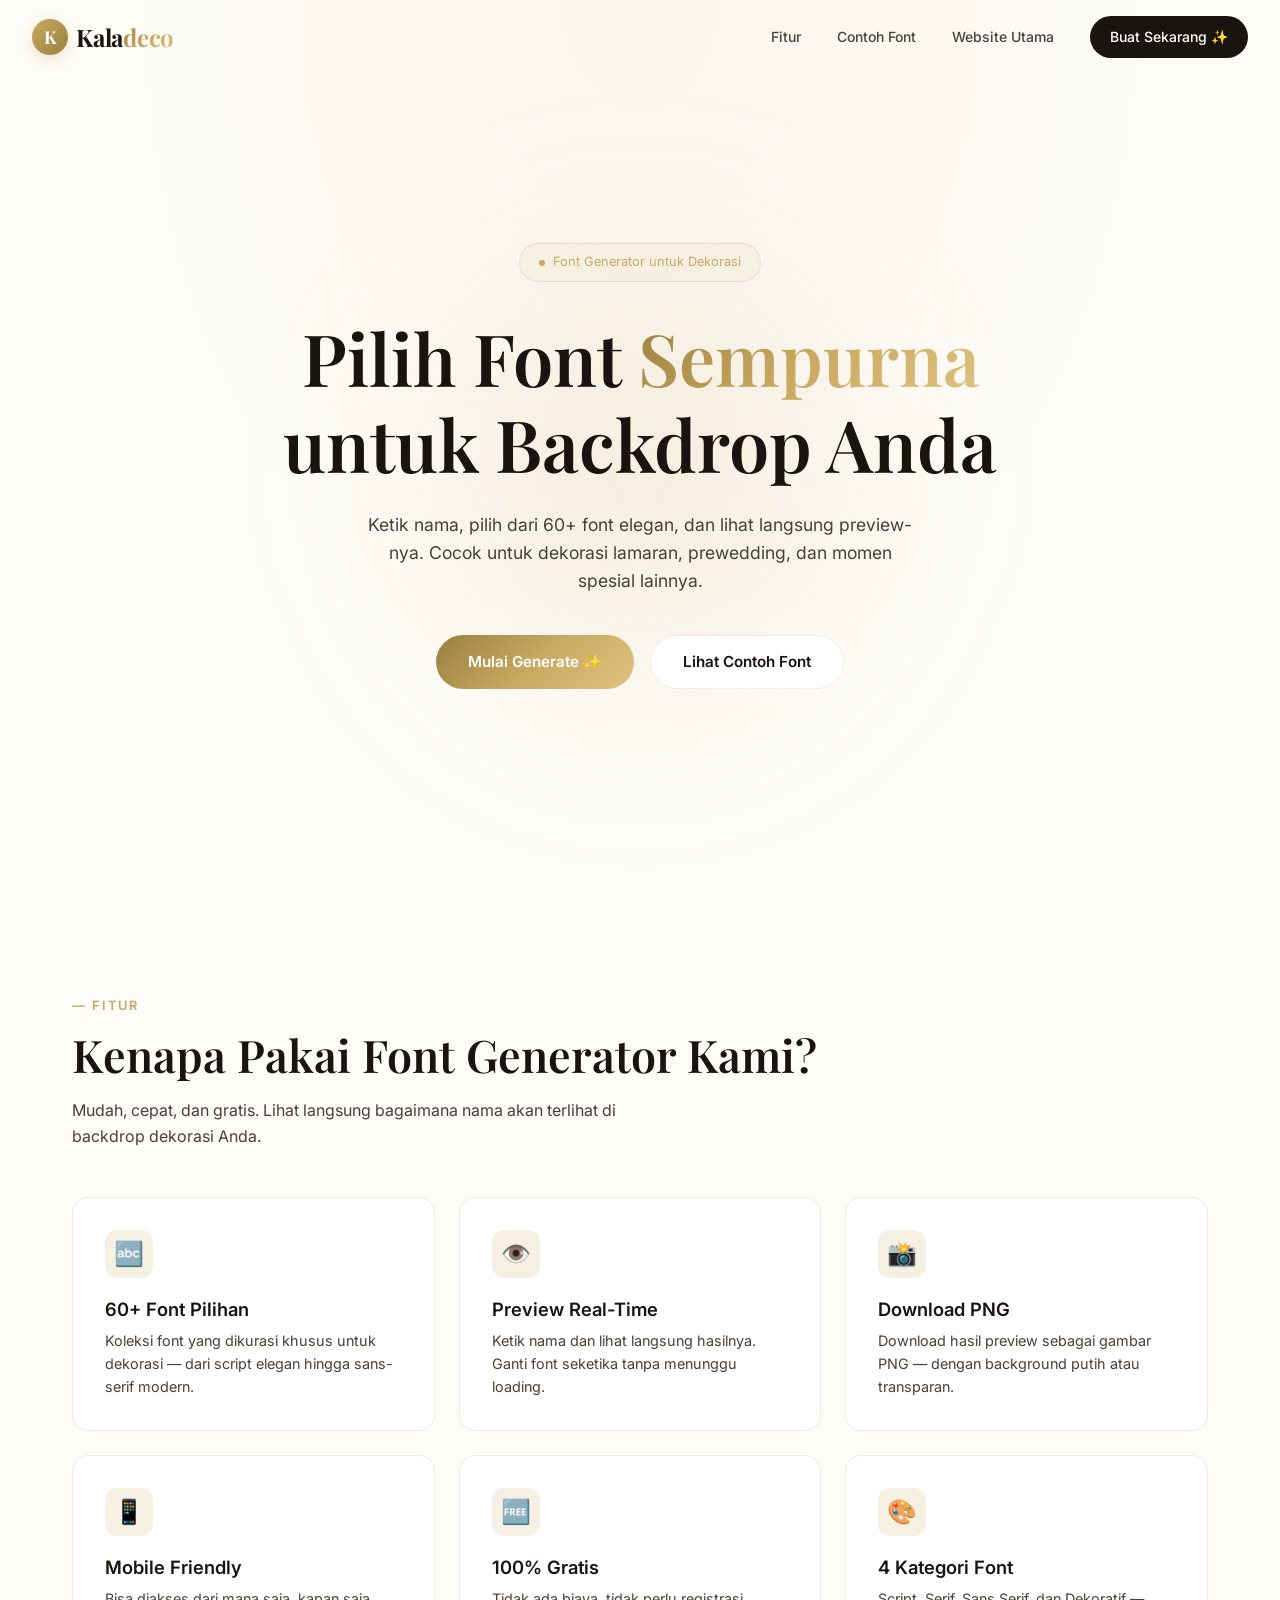
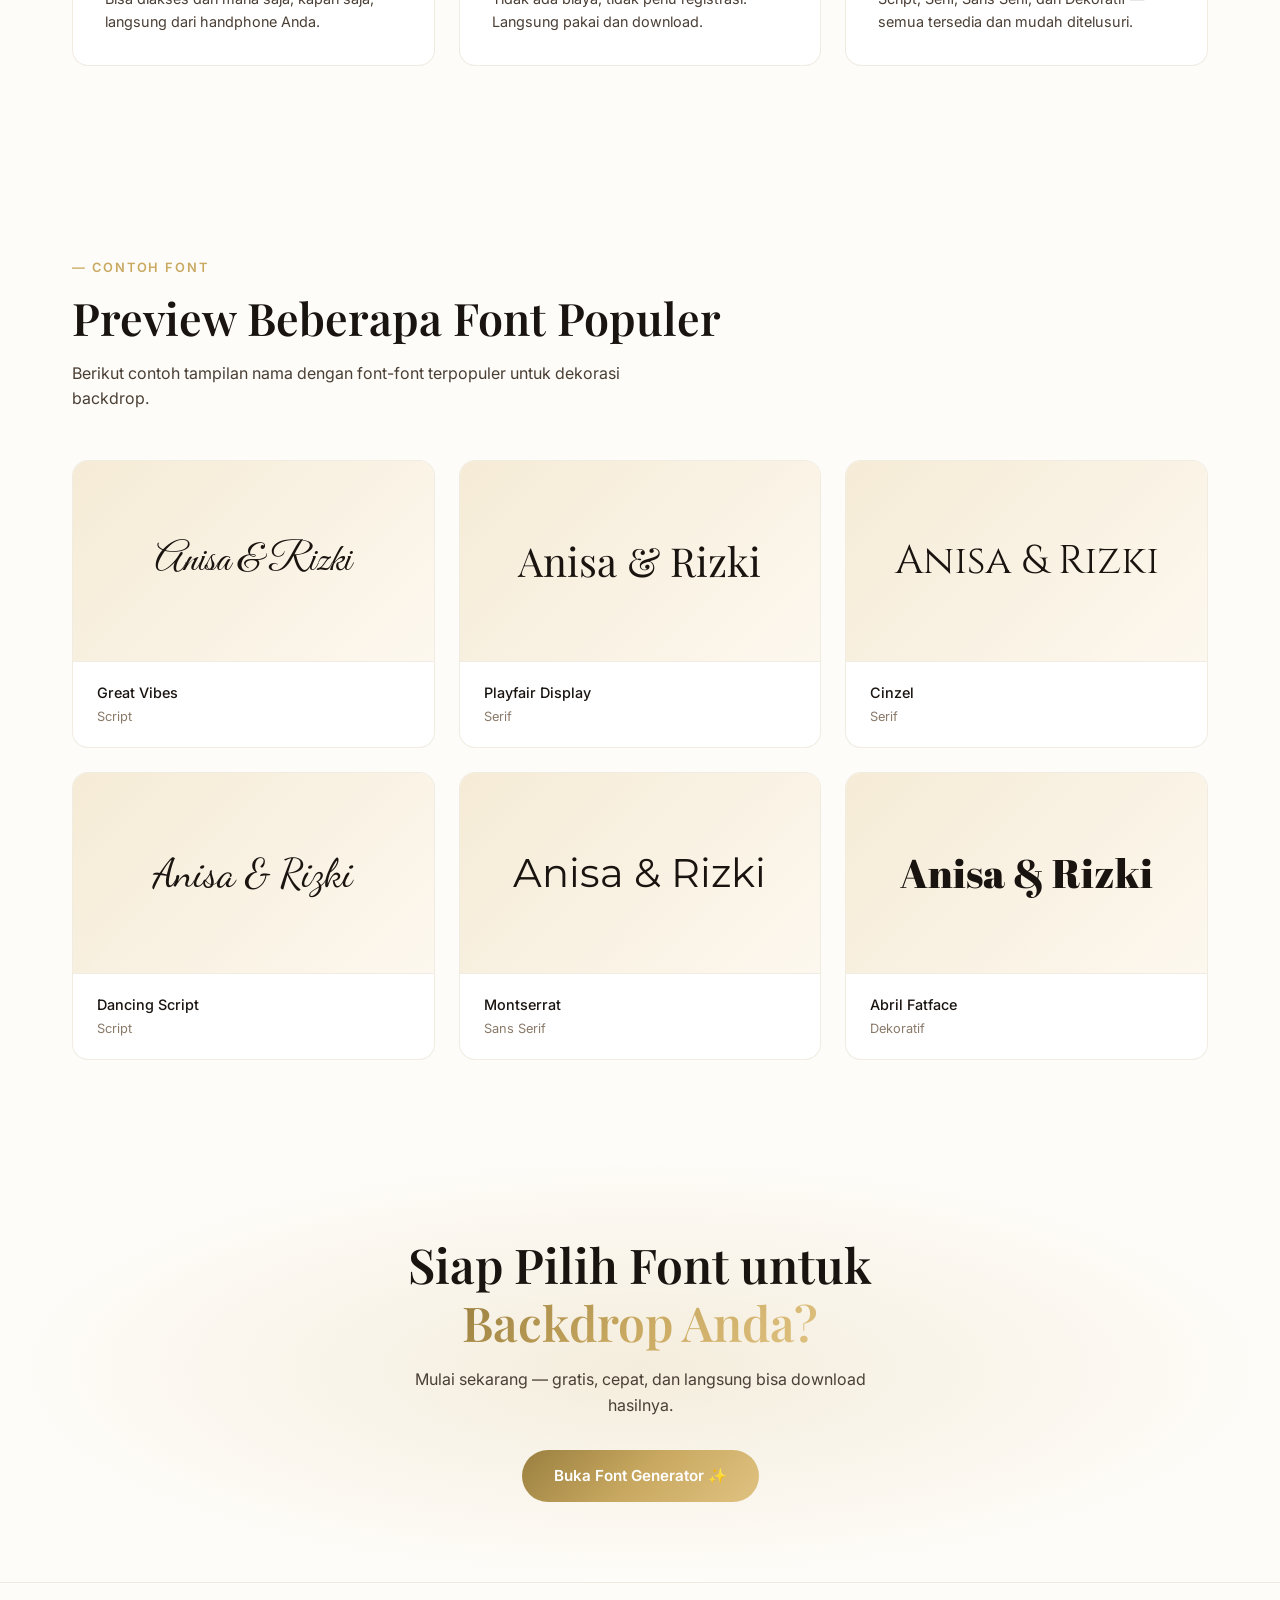
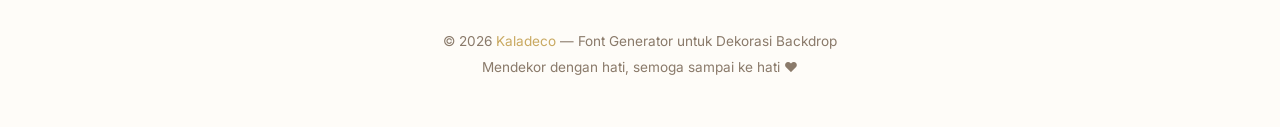
==== index.html @ 747a3c10 "initial: kaladeco font generator" ====
<!DOCTYPE html>
<html lang="id">
<head>
  <meta charset="UTF-8">
  <meta name="viewport" content="width=device-width, initial-scale=1.0">
  <title>Kaladeco Font Generator — Pilih Font untuk Backdrop Dekorasi</title>
  <meta name="description" content="Generator font untuk backdrop dekorasi dari Kaladeco. Pilih font favorit, ketik nama, dan download preview untuk dekorasi lamaran, prewedding, dan acara spesial.">
  <link rel="stylesheet" href="styles/main.css">
  <link rel="icon" href="data:image/svg+xml,<svg xmlns='http://www.w3.org/2000/svg' viewBox='0 0 100 100'><text y='.9em' font-size='90'>✍️</text></svg>">
</head>
<body>

  <!-- Navbar -->
  <nav class="navbar">
    <a href="index.html" class="nav-logo">
      <span class="nav-logo-mark">K</span>
      <span class="nav-logo-text">Kala<span class="accent">deco</span></span>
    </a>
    <div class="nav-links">
      <a href="#fitur">Fitur</a>
      <a href="#contoh">Contoh Font</a>
      <a href="https://kaladeco.vercel.app/" target="_blank" rel="noopener noreferrer">Website Utama</a>
      <a href="generator.html" class="nav-cta">Buat Sekarang ✨</a>
    </div>
    <button class="nav-toggle" aria-label="Menu">
      <span></span><span></span><span></span>
    </button>
  </nav>

  <!-- Hero -->
  <section class="hero" id="beranda">
    <div class="hero-content">
      <div class="hero-badge"><span class="dot"></span> Font Generator untuk Dekorasi</div>
      <h1>Pilih Font <span class="highlight">Sempurna</span> untuk Backdrop Anda</h1>
      <p>Ketik nama, pilih dari 60+ font elegan, dan lihat langsung preview-nya. Cocok untuk dekorasi lamaran, prewedding, dan momen spesial lainnya.</p>
      <div class="hero-buttons">
        <a href="generator.html" class="btn btn-primary">Mulai Generate ✨</a>
        <a href="#contoh" class="btn btn-secondary">Lihat Contoh Font</a>
      </div>
    </div>
  </section>

  <!-- Features -->
  <section class="section" id="fitur">
    <div class="section-label">— Fitur</div>
    <h2 class="section-title">Kenapa Pakai Font Generator Kami?</h2>
    <p class="section-desc">Mudah, cepat, dan gratis. Lihat langsung bagaimana nama akan terlihat di backdrop dekorasi Anda.</p>
    <div class="features-grid">
      <div class="feature-card">
        <div class="feature-icon">🔤</div>
        <h3>60+ Font Pilihan</h3>
        <p>Koleksi font yang dikurasi khusus untuk dekorasi — dari script elegan hingga sans-serif modern.</p>
      </div>
      <div class="feature-card">
        <div class="feature-icon">👁️</div>
        <h3>Preview Real-Time</h3>
        <p>Ketik nama dan lihat langsung hasilnya. Ganti font seketika tanpa menunggu loading.</p>
      </div>
      <div class="feature-card">
        <div class="feature-icon">📸</div>
        <h3>Download PNG</h3>
        <p>Download hasil preview sebagai gambar PNG — dengan background putih atau transparan.</p>
      </div>
      <div class="feature-card">
        <div class="feature-icon">📱</div>
        <h3>Mobile Friendly</h3>
        <p>Bisa diakses dari mana saja, kapan saja, langsung dari handphone Anda.</p>
      </div>
      <div class="feature-card">
        <div class="feature-icon">🆓</div>
        <h3>100% Gratis</h3>
        <p>Tidak ada biaya, tidak perlu registrasi. Langsung pakai dan download.</p>
      </div>
      <div class="feature-card">
        <div class="feature-icon">🎨</div>
        <h3>4 Kategori Font</h3>
        <p>Script, Serif, Sans Serif, dan Dekoratif — semua tersedia dan mudah ditelusuri.</p>
      </div>
    </div>
  </section>

  <!-- Showcase -->
  <section class="section" id="contoh">
    <div class="section-label">— Contoh Font</div>
    <h2 class="section-title">Preview Beberapa Font Populer</h2>
    <p class="section-desc">Berikut contoh tampilan nama dengan font-font terpopuler untuk dekorasi backdrop.</p>
    <div class="showcase">
      <div class="showcase-grid" id="showcase-grid"></div>
    </div>
  </section>

  <!-- CTA -->
  <section class="cta-section">
    <h2>Siap Pilih Font untuk<br><span style="background:var(--gold-gradient);-webkit-background-clip:text;-webkit-text-fill-color:transparent;background-clip:text;">Backdrop Anda?</span></h2>
    <p>Mulai sekarang — gratis, cepat, dan langsung bisa download hasilnya.</p>
    <a href="generator.html" class="btn btn-primary">Buka Font Generator ✨</a>
  </section>

  <!-- Footer -->
  <footer class="footer">
    <p>&copy; 2026 <a href="https://kaladeco.vercel.app/" target="_blank">Kaladeco</a> — Font Generator untuk Dekorasi Backdrop</p>
    <p style="margin-top:0.3rem;">Mendekor dengan hati, semoga sampai ke hati ♥</p>
  </footer>

  <script src="js/fonts.js"></script>
  <script src="js/app.js"></script>
  <script>
    // Load showcase fonts
    const showcaseFonts = [
      { name: 'Great Vibes', family: 'Great Vibes', cat: 'Script' },
      { name: 'Playfair Display', family: 'Playfair Display', cat: 'Serif' },
      { name: 'Cinzel', family: 'Cinzel', cat: 'Serif' },
      { name: 'Dancing Script', family: 'Dancing Script', cat: 'Script' },
      { name: 'Montserrat', family: 'Montserrat', cat: 'Sans Serif' },
      { name: 'Abril Fatface', family: 'Abril Fatface', cat: 'Dekoratif' },
    ];
    showcaseFonts.forEach(f => loadSingleFont(f.family));

    const grid = document.getElementById('showcase-grid');
    showcaseFonts.forEach(f => {
      const card = document.createElement('div');
      card.className = 'showcase-card';
      card.innerHTML = `
        <div class="showcase-preview" style="font-family:'${f.family}',serif">Anisa & Rizki</div>
        <div class="showcase-info">
          <div class="font-name">${f.name}</div>
          <div class="font-cat">${f.cat}</div>
        </div>
      `;
      card.onclick = () => window.location.href = 'generator.html';
      grid.appendChild(card);
    });
  </script>
</body>
</html>
---- styles/main.css ----
@import url('https://fonts.googleapis.com/css2?family=Playfair+Display:ital,wght@0,400;0,600;0,700;1,400&family=Inter:wght@300;400;500;600&display=swap');

:root {
  /* Selaras dengan kaladeco.vercel.app — cream + gold */
  --bg-primary: #fefcf8;       /* cream background */
  --bg-secondary: #fdf8ef;     /* cream lebih hangat (kartu/input) */
  --bg-card: #ffffff;
  --bg-glass: rgba(201,169,97,0.06);
  --border-glass: rgba(154,127,63,0.15);
  --text-primary: #1a1410;     /* charcoal */
  --text-secondary: #4a3f35;
  --text-muted: #8a7a6a;
  --accent: #c9a961;           /* gold */
  --accent-light: #e0c281;
  --accent-dark: #9a7f3f;
  --accent-soft: #f5ebd6;
  --accent-glow: rgba(201,169,97,0.18);
  --gold-gradient: linear-gradient(135deg, #9a7f3f 0%, #c9a961 50%, #e0c281 100%);
  --radius: 16px;
  --radius-sm: 10px;
  --shadow: 0 8px 32px rgba(154,127,63,0.12);
  --transition: 0.3s cubic-bezier(0.4,0,0.2,1);
}

*, *::before, *::after { box-sizing: border-box; margin: 0; padding: 0; }

html { scroll-behavior: smooth; }

body {
  font-family: 'Inter', sans-serif;
  background: var(--bg-primary);
  color: var(--text-primary);
  line-height: 1.6;
  overflow-x: hidden;
  -webkit-font-smoothing: antialiased;
}

h1,h2,h3,h4 { font-family: 'Playfair Display', serif; font-weight: 600; line-height: 1.2; }

a { text-decoration: none; color: inherit; transition: var(--transition); }

img { max-width: 100%; display: block; }

/* ===== NAVBAR (selaras dengan kaladeco.vercel.app) ===== */
.navbar {
  position: fixed; top: 0; left: 0; right: 0; z-index: 100;
  padding: 1rem 2rem;
  background: transparent;
  display: flex; align-items: center; justify-content: space-between;
  transition: all 0.5s cubic-bezier(0.4,0,0.2,1);
}
.navbar.scrolled {
  padding: 0.5rem 2rem;
  background: rgba(255,255,255,0.8);
  backdrop-filter: blur(20px);
  border-bottom: 1px solid rgba(201,169,97,0.1);
}

/* Logo: lingkaran gold + teks Kaladeco dengan suffix gradient */
.nav-logo {
  display: inline-flex; align-items: center; gap: 0.5rem;
  font-family: 'Playfair Display', serif;
  font-size: 1.5rem; font-weight: 700;
  color: var(--text-primary);
  letter-spacing: -0.01em;
  background: none; -webkit-text-fill-color: var(--text-primary);
}
.nav-logo-mark {
  width: 36px; height: 36px; border-radius: 50%;
  background: linear-gradient(135deg, var(--accent) 0%, var(--accent-dark) 100%);
  display: inline-flex; align-items: center; justify-content: center;
  color: #fff; font-size: 1.1rem; font-weight: 700;
  box-shadow: 0 4px 14px rgba(201,169,97,0.3);
  transition: transform 0.3s ease;
  -webkit-text-fill-color: #fff;
}
.nav-logo:hover .nav-logo-mark { transform: scale(1.1); }
.nav-logo-text { line-height: 1; }
.nav-logo-text .accent {
  background: var(--gold-gradient);
  -webkit-background-clip: text; -webkit-text-fill-color: transparent;
  background-clip: text;
}

.nav-links { display: flex; gap: 0.25rem; align-items: center; }
.nav-links a {
  position: relative;
  padding: 0.5rem 1rem;
  font-size: 0.875rem; font-weight: 500;
  color: rgba(26,20,16,0.8);
  transition: color 0.3s ease;
}
.nav-links a:hover { color: var(--accent); }
.nav-links a:not(.nav-cta)::after {
  content: ''; position: absolute;
  bottom: 0.25rem; left: 1rem; right: 1rem;
  height: 1.5px; background: var(--accent);
  transform: scaleX(0); transform-origin: left;
  transition: transform 0.3s ease;
}
.nav-links a:not(.nav-cta):hover::after { transform: scaleX(1); }

.nav-cta {
  margin-left: 1rem;
  padding: 0.625rem 1.25rem !important;
  background: var(--text-primary) !important;
  color: #ffffff !important;
  -webkit-text-fill-color: #ffffff !important;
  border-radius: 50px; font-weight: 500 !important; font-size: 0.875rem !important;
  transition: background-color 0.3s ease !important;
}
.nav-cta::after { display: none !important; }
.nav-cta:hover { background: var(--accent) !important; color: #ffffff !important; }

.nav-toggle { display: none; flex-direction: column; gap: 5px; cursor: pointer; background: none; border: none; padding: 4px; }
.nav-toggle span { width: 24px; height: 2px; background: var(--text-primary); border-radius: 2px; transition: var(--transition); }

/* ===== HERO ===== */
.hero {
  min-height: 100vh; display: flex; align-items: center; justify-content: center;
  position: relative; padding: 6rem 2rem 4rem;
  background: radial-gradient(ellipse at 50% 0%, rgba(201,169,110,0.08) 0%, transparent 60%);
}
.hero::before {
  content: ''; position: absolute; top: 20%; left: 50%; transform: translateX(-50%);
  width: 600px; height: 600px; border-radius: 50%;
  background: radial-gradient(circle, var(--accent-glow) 0%, transparent 70%);
  filter: blur(80px); pointer-events: none;
}
.hero-content { text-align: center; max-width: 800px; position: relative; z-index: 1; }
.hero-badge {
  display: inline-flex; align-items: center; gap: 0.5rem;
  padding: 0.5rem 1.2rem; border-radius: 50px;
  background: var(--bg-glass); border: 1px solid var(--border-glass);
  font-size: 0.8rem; color: var(--accent); margin-bottom: 2rem;
  animation: fadeInUp 0.8s ease;
}
.hero-badge .dot { width: 6px; height: 6px; border-radius: 50%; background: var(--accent); animation: pulse 2s infinite; }
.hero h1 { font-size: clamp(2.5rem, 6vw, 4.5rem); margin-bottom: 1.5rem; animation: fadeInUp 0.8s ease 0.1s both; }
.hero h1 .highlight {
  background: var(--gold-gradient); -webkit-background-clip: text; -webkit-text-fill-color: transparent; background-clip: text;
}
.hero p { font-size: 1.1rem; color: var(--text-secondary); max-width: 560px; margin: 0 auto 2.5rem; animation: fadeInUp 0.8s ease 0.2s both; }
.hero-buttons { display: flex; gap: 1rem; justify-content: center; flex-wrap: wrap; animation: fadeInUp 0.8s ease 0.3s both; }

/* ===== BUTTONS ===== */
.btn {
  display: inline-flex; align-items: center; gap: 0.5rem;
  padding: 0.85rem 2rem; border-radius: 50px; font-weight: 600;
  font-size: 0.95rem; cursor: pointer; border: none;
  transition: var(--transition); font-family: 'Inter', sans-serif;
}
.btn-primary {
  background: var(--gold-gradient); color: #ffffff;
}
.btn-primary:hover { transform: translateY(-2px); box-shadow: 0 8px 30px var(--accent-glow); }
.btn-secondary {
  background: var(--bg-card); color: var(--text-primary);
  border: 1px solid var(--border-glass);
}
.btn-secondary:hover { background: var(--accent-soft); border-color: var(--accent); }

/* ===== SECTIONS ===== */
.section { padding: 6rem 2rem; max-width: 1200px; margin: 0 auto; }
.section-label {
  font-size: 0.8rem; color: var(--accent); text-transform: uppercase;
  letter-spacing: 0.15em; font-weight: 600; margin-bottom: 0.75rem;
}
.section-title { font-size: clamp(1.8rem, 4vw, 2.8rem); margin-bottom: 1rem; }
.section-desc { color: var(--text-secondary); max-width: 560px; font-size: 1rem; }

/* ===== FEATURES ===== */
.features-grid { display: grid; grid-template-columns: repeat(auto-fit, minmax(280px, 1fr)); gap: 1.5rem; margin-top: 3rem; }
.feature-card {
  padding: 2rem; border-radius: var(--radius);
  background: var(--bg-card); border: 1px solid var(--border-glass);
  transition: var(--transition); position: relative; overflow: hidden;
}
.feature-card:hover { border-color: rgba(201,169,110,0.3); transform: translateY(-4px); box-shadow: var(--shadow); }
.feature-icon {
  width: 48px; height: 48px; border-radius: 12px;
  background: var(--accent-glow); display: flex; align-items: center; justify-content: center;
  font-size: 1.5rem; margin-bottom: 1.2rem;
}
.feature-card h3 { font-size: 1.15rem; margin-bottom: 0.6rem; font-family: 'Inter', sans-serif; font-weight: 600; }
.feature-card p { color: var(--text-secondary); font-size: 0.9rem; line-height: 1.6; }

/* ===== PREVIEW SHOWCASE ===== */
.showcase { margin-top: 3rem; }
.showcase-grid { display: grid; grid-template-columns: repeat(auto-fit, minmax(300px, 1fr)); gap: 1.5rem; }
.showcase-card {
  border-radius: var(--radius); overflow: hidden;
  background: var(--bg-card); border: 1px solid var(--border-glass);
  transition: var(--transition); cursor: pointer;
}
.showcase-card:hover { border-color: rgba(201,169,110,0.3); transform: translateY(-3px); }
.showcase-preview {
  height: 200px; display: flex; align-items: center; justify-content: center;
  background: linear-gradient(135deg, var(--accent-soft) 0%, var(--bg-secondary) 100%);
  padding: 2rem; text-align: center; font-size: 2.5rem; color: var(--text-primary);
}
.showcase-info { padding: 1.2rem 1.5rem; border-top: 1px solid var(--border-glass); }
.showcase-info .font-name { font-size: 0.9rem; font-weight: 500; }
.showcase-info .font-cat { font-size: 0.8rem; color: var(--text-muted); margin-top: 0.2rem; }

/* ===== CTA ===== */
.cta-section {
  text-align: center; padding: 5rem 2rem;
  background: radial-gradient(ellipse at center, var(--accent-glow) 0%, transparent 70%);
  position: relative;
}
.cta-section h2 { font-size: clamp(2rem, 4vw, 3rem); margin-bottom: 1rem; }
.cta-section p { color: var(--text-secondary); max-width: 480px; margin: 0 auto 2rem; }

/* ===== FOOTER ===== */
.footer {
  padding: 3rem 2rem; text-align: center;
  border-top: 1px solid var(--border-glass);
  color: var(--text-muted); font-size: 0.85rem;
}
.footer a { color: var(--accent); }

/* ===== GENERATOR PAGE ===== */
.gen-page { min-height: 100vh; padding-top: 80px; }
.gen-container { max-width: 1200px; margin: 0 auto; padding: 2rem; }
.gen-header { text-align: center; margin-bottom: 3rem; }
.gen-header h1 { font-size: clamp(1.8rem, 4vw, 2.5rem); margin-bottom: 0.5rem; }
.gen-header p { color: var(--text-secondary); }

.gen-layout { display: grid; grid-template-columns: 340px 1fr; gap: 2rem; align-items: start; }

/* Controls Panel */
.gen-controls {
  background: var(--bg-card); border: 1px solid var(--border-glass);
  border-radius: var(--radius); padding: 1.5rem;
  position: sticky; top: 100px;
}
.control-group { margin-bottom: 1.5rem; }
.control-group:last-child { margin-bottom: 0; }
.control-label {
  display: block; font-size: 0.8rem; color: var(--text-muted);
  text-transform: uppercase; letter-spacing: 0.1em; font-weight: 600; margin-bottom: 0.6rem;
}

.name-input {
  width: 100%; padding: 0.85rem 1rem; border-radius: var(--radius-sm);
  background: var(--bg-secondary); border: 1px solid var(--border-glass);
  color: var(--text-primary); font-size: 1rem; font-family: 'Inter', sans-serif;
  transition: var(--transition); outline: none;
}
.name-input:focus { border-color: var(--accent); box-shadow: 0 0 0 3px var(--accent-glow); }
.name-input::placeholder { color: var(--text-muted); }

/* Category Tabs */
.cat-tabs { display: flex; flex-wrap: wrap; gap: 0.4rem; }
.cat-tab {
  display: inline-flex; align-items: center; gap: 0.35rem;
  padding: 0.5rem 1rem; border-radius: 50px; font-size: 0.8rem;
  background: var(--bg-secondary); border: 1px solid var(--border-glass);
  color: var(--text-secondary); cursor: pointer; transition: var(--transition);
  font-family: 'Inter', sans-serif; font-weight: 500;
}
.cat-tab:hover { border-color: var(--accent); color: var(--text-primary); }
.cat-tab.active { background: var(--accent); color: #ffffff; border-color: var(--accent); }
.cat-count {
  font-size: 0.65rem; font-weight: 700; padding: 0.1rem 0.4rem;
  border-radius: 50px; background: rgba(255,255,255,0.15);
  min-width: 18px; text-align: center; line-height: 1.3;
}
.cat-tab.active .cat-count { background: rgba(0,0,0,0.2); }

/* Font List */
.font-list {
  max-height: 420px; overflow-y: auto; display: flex; flex-direction: column; gap: 0.4rem;
  padding-right: 0.5rem; position: relative;
}
.font-list::-webkit-scrollbar { width: 4px; }
.font-list::-webkit-scrollbar-track { background: transparent; }
.font-list::-webkit-scrollbar-thumb { background: var(--border-glass); border-radius: 4px; }
.font-list::-webkit-scrollbar-thumb:hover { background: var(--accent); }

/* Scroll fade indicator */
.font-list.has-scroll::after {
  content: '↓ scroll untuk lihat lebih banyak';
  position: sticky; bottom: 0; left: 0; right: 0;
  display: block; text-align: center;
  padding: 0.6rem 0; margin-top: 0.3rem;
  font-size: 0.75rem; color: var(--accent);
  background: linear-gradient(to top, var(--bg-card) 60%, transparent);
  pointer-events: none; animation: pulse 2s infinite;
}

/* Font count info */
.font-list-count {
  font-size: 0.75rem; color: var(--text-muted); padding: 0.3rem 0.5rem;
  margin-bottom: 0.2rem;
}

.font-item {
  padding: 0.75rem 1rem; border-radius: var(--radius-sm);
  background: transparent; border: 1px solid transparent;
  cursor: pointer; transition: var(--transition);
}
.font-item:hover { background: var(--bg-glass); border-color: var(--border-glass); }
.font-item.active { background: var(--accent-glow); border-color: rgba(201,169,110,0.3); }
.font-item .fi-header { display: flex; align-items: center; justify-content: space-between; margin-bottom: 0.2rem; }
.font-item .fi-name { font-size: 0.85rem; font-weight: 500; }
.font-item .fi-cat {
  font-size: 0.65rem; color: var(--text-muted); padding: 0.15rem 0.5rem;
  border-radius: 50px; background: var(--bg-secondary); border: 1px solid var(--border-glass);
}
.font-item .fi-preview { font-size: 1.1rem; color: var(--text-secondary); white-space: nowrap; overflow: hidden; text-overflow: ellipsis; }

/* Search */
.font-search {
  width: 100%; padding: 0.65rem 1rem 0.65rem 2.2rem;
  border-radius: var(--radius-sm); background: var(--bg-secondary);
  border: 1px solid var(--border-glass); color: var(--text-primary);
  font-size: 0.85rem; font-family: 'Inter', sans-serif;
  outline: none; transition: var(--transition); margin-bottom: 0.75rem;
}
.font-search:focus { border-color: var(--accent); }
.search-wrap { position: relative; }
.search-wrap::before {
  content: '🔍'; position: absolute; left: 0.7rem; top: 50%; transform: translateY(-50%);
  font-size: 0.8rem; pointer-events: none;
}

/* Preview Panel */
.gen-preview {
  background: var(--bg-card); border: 1px solid var(--border-glass);
  border-radius: var(--radius); overflow: hidden;
}
.preview-toolbar {
  display: flex; align-items: center; justify-content: space-between;
  padding: 1rem 1.5rem; border-bottom: 1px solid var(--border-glass);
}
.preview-toolbar .font-info { font-size: 0.85rem; color: var(--text-secondary); }
.preview-toolbar .font-info strong { color: var(--text-primary); }

.preview-canvas-wrap {
  min-height: 400px; display: flex; align-items: center; justify-content: center;
  padding: 3rem; position: relative;
  background:
    radial-gradient(circle at 50% 50%, rgba(201,169,97,0.07) 0%, transparent 70%),
    repeating-linear-gradient(0deg, transparent, transparent 39px, rgba(154,127,63,0.05) 39px, rgba(154,127,63,0.05) 40px),
    repeating-linear-gradient(90deg, transparent, transparent 39px, rgba(154,127,63,0.05) 39px, rgba(154,127,63,0.05) 40px);
}

#preview-text {
  font-size: clamp(1.5rem, 5vw, 4.5rem); text-align: center;
  word-break: break-word; word-wrap: break-word;
  transition: font-family 0.3s ease, font-size 0.2s ease;
  color: var(--text-primary); padding: 2rem;
  line-height: 1.3; max-width: 100%;
  overflow-wrap: break-word;
}

.download-bar {
  display: flex; gap: 0.75rem; padding: 1rem 1.5rem;
  border-top: 1px solid var(--border-glass); flex-wrap: wrap;
}
.download-bar .btn { font-size: 0.85rem; padding: 0.7rem 1.5rem; }

/* Size slider */
.size-slider {
  width: 100%; -webkit-appearance: none; appearance: none;
  height: 4px; border-radius: 2px; background: var(--bg-secondary);
  outline: none; transition: var(--transition);
}
.size-slider::-webkit-slider-thumb {
  -webkit-appearance: none; appearance: none;
  width: 18px; height: 18px; border-radius: 50%;
  background: var(--accent); cursor: pointer;
  box-shadow: 0 0 10px var(--accent-glow);
}
.size-val { font-size: 0.85rem; color: var(--text-secondary); text-align: right; margin-top: 0.3rem; }

/* BG Color picker for download */
.bg-options { display: flex; gap: 0.5rem; flex-wrap: wrap; }
.bg-opt {
  width: 32px; height: 32px; border-radius: 8px; cursor: pointer;
  border: 2px solid transparent; transition: var(--transition);
}
.bg-opt:hover, .bg-opt.active { border-color: var(--accent); transform: scale(1.1); }

/* ===== ANIMATIONS ===== */
@keyframes fadeInUp {
  from { opacity: 0; transform: translateY(20px); }
  to { opacity: 1; transform: translateY(0); }
}
@keyframes pulse {
  0%, 100% { opacity: 1; }
  50% { opacity: 0.4; }
}

/* ===== RESPONSIVE ===== */
@media (max-width: 768px) {
  .nav-links {
    display: none; position: fixed; top: 0; left: 0; right: 0; bottom: 0;
    background: rgba(255,255,255,0.98); backdrop-filter: blur(20px);
    flex-direction: column;
    align-items: center; justify-content: center; gap: 2rem;
  }
  .nav-links.open { display: flex; }
  .nav-toggle { display: flex; }
  .gen-layout { grid-template-columns: 1fr; }
  .gen-controls { position: static; }
  .preview-canvas-wrap { min-height: 280px; padding: 2rem 1rem; }
  .hero { padding: 5rem 1.5rem 3rem; }
  .section { padding: 4rem 1.5rem; }
}
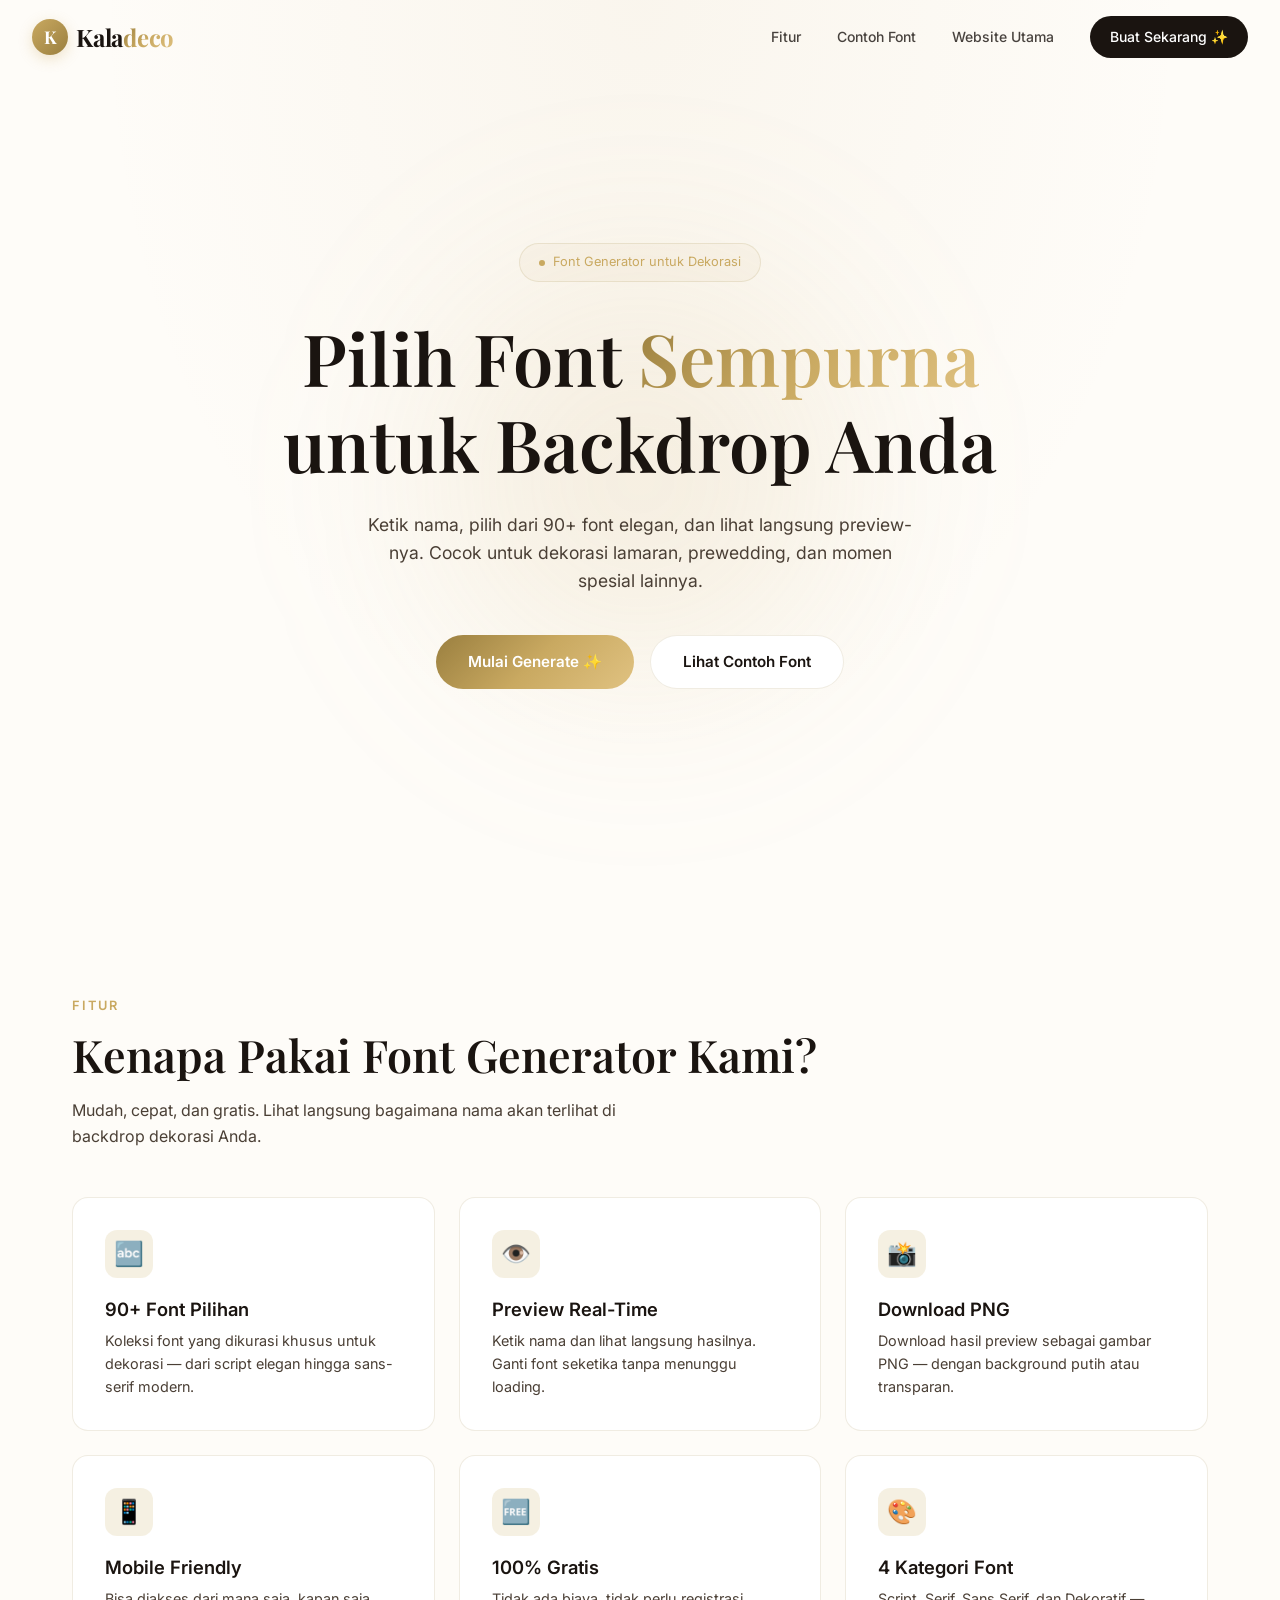
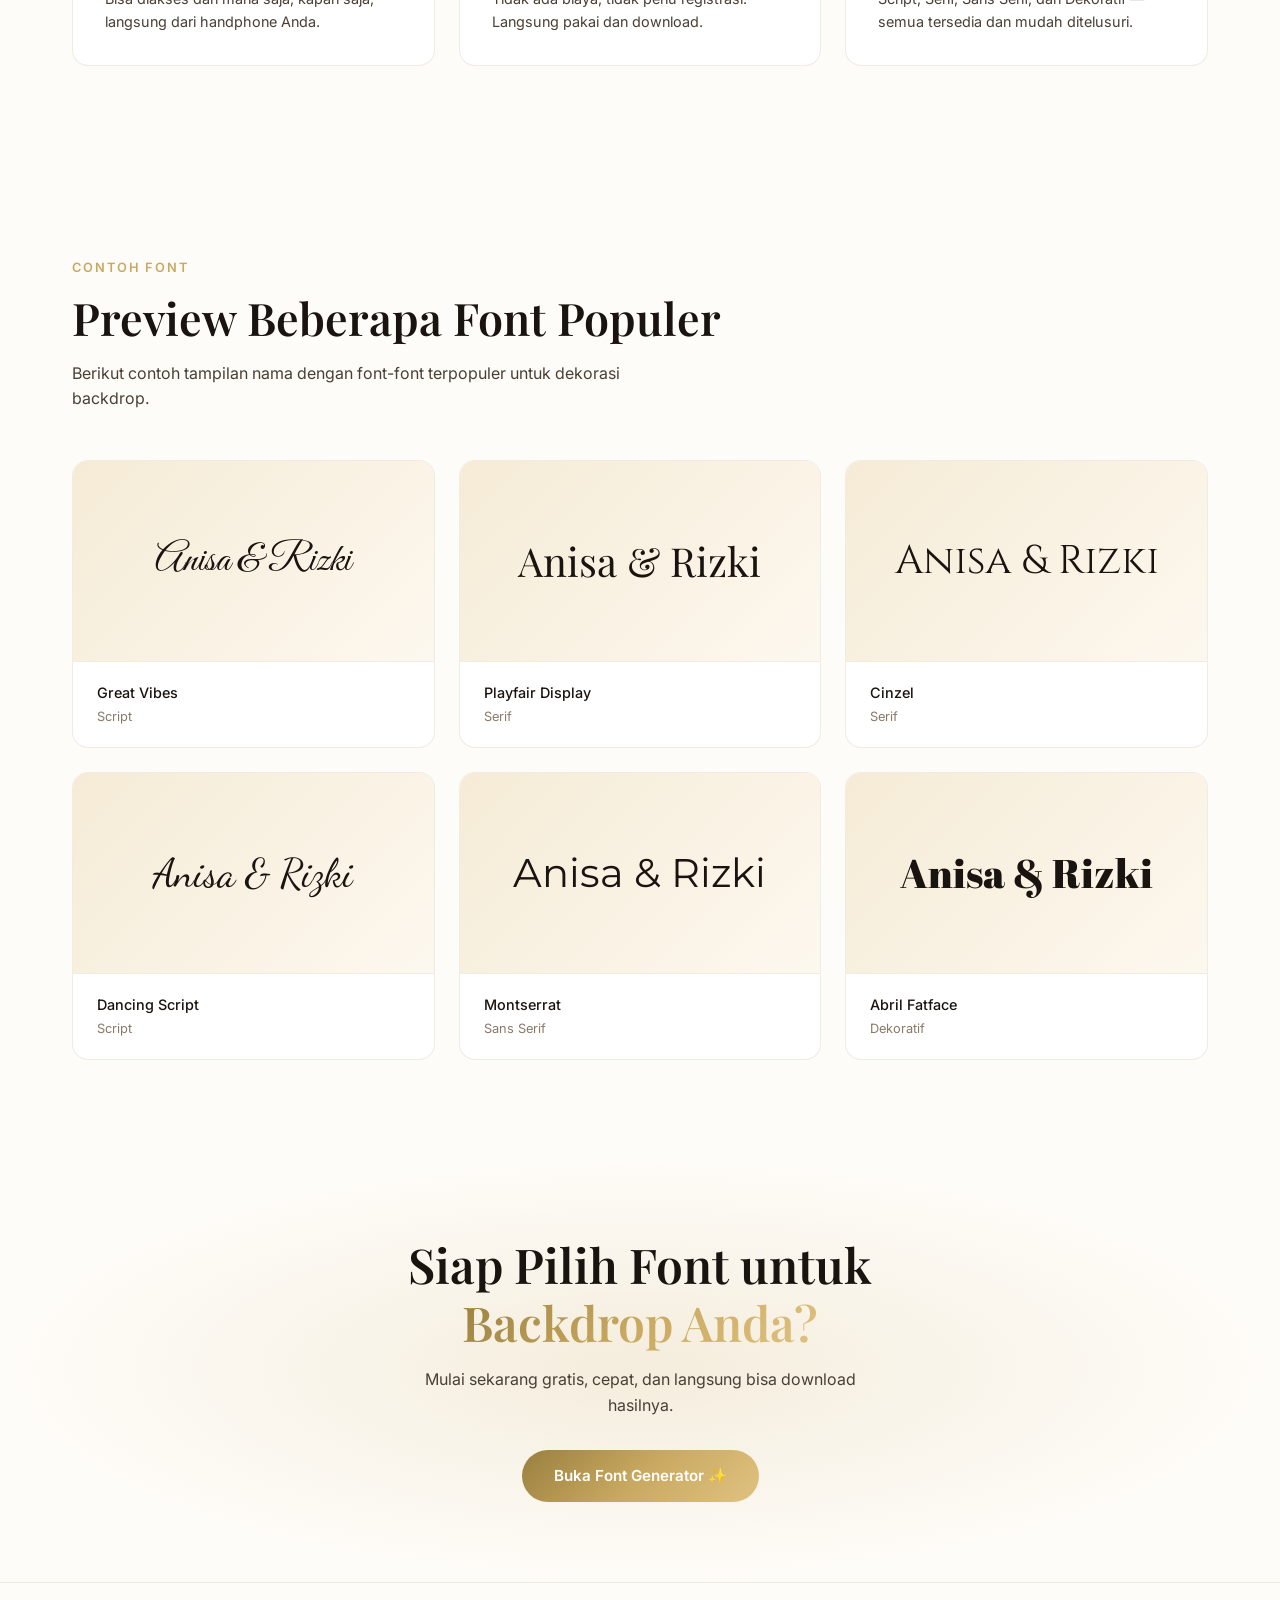
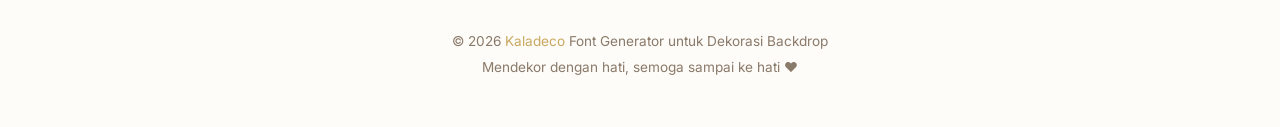
==== commit 15c9d69d: "feat: redesign generator UX with split layout, font picker modal & template download - Tambah 25 fon" ====
--- a/index.html
+++ b/index.html
@@ -32,7 +32,7 @@
     <div class="hero-content">
       <div class="hero-badge"><span class="dot"></span> Font Generator untuk Dekorasi</div>
       <h1>Pilih Font <span class="highlight">Sempurna</span> untuk Backdrop Anda</h1>
-      <p>Ketik nama, pilih dari 60+ font elegan, dan lihat langsung preview-nya. Cocok untuk dekorasi lamaran, prewedding, dan momen spesial lainnya.</p>
+      <p>Ketik nama, pilih dari 90+ font elegan, dan lihat langsung preview-nya. Cocok untuk dekorasi lamaran, prewedding, dan momen spesial lainnya.</p>
       <div class="hero-buttons">
         <a href="generator.html" class="btn btn-primary">Mulai Generate ✨</a>
         <a href="#contoh" class="btn btn-secondary">Lihat Contoh Font</a>
@@ -42,13 +42,13 @@
 
   <!-- Features -->
   <section class="section" id="fitur">
-    <div class="section-label">— Fitur</div>
+    <div class="section-label">Fitur</div>
     <h2 class="section-title">Kenapa Pakai Font Generator Kami?</h2>
     <p class="section-desc">Mudah, cepat, dan gratis. Lihat langsung bagaimana nama akan terlihat di backdrop dekorasi Anda.</p>
     <div class="features-grid">
       <div class="feature-card">
         <div class="feature-icon">🔤</div>
-        <h3>60+ Font Pilihan</h3>
+        <h3>90+ Font Pilihan</h3>
         <p>Koleksi font yang dikurasi khusus untuk dekorasi — dari script elegan hingga sans-serif modern.</p>
       </div>
       <div class="feature-card">
@@ -81,7 +81,7 @@
 
   <!-- Showcase -->
   <section class="section" id="contoh">
-    <div class="section-label">— Contoh Font</div>
+    <div class="section-label">Contoh Font</div>
     <h2 class="section-title">Preview Beberapa Font Populer</h2>
     <p class="section-desc">Berikut contoh tampilan nama dengan font-font terpopuler untuk dekorasi backdrop.</p>
     <div class="showcase">
@@ -92,13 +92,13 @@
   <!-- CTA -->
   <section class="cta-section">
     <h2>Siap Pilih Font untuk<br><span style="background:var(--gold-gradient);-webkit-background-clip:text;-webkit-text-fill-color:transparent;background-clip:text;">Backdrop Anda?</span></h2>
-    <p>Mulai sekarang — gratis, cepat, dan langsung bisa download hasilnya.</p>
+    <p>Mulai sekarang gratis, cepat, dan langsung bisa download hasilnya.</p>
     <a href="generator.html" class="btn btn-primary">Buka Font Generator ✨</a>
   </section>
 
   <!-- Footer -->
   <footer class="footer">
-    <p>&copy; 2026 <a href="https://kaladeco.vercel.app/" target="_blank">Kaladeco</a> — Font Generator untuk Dekorasi Backdrop</p>
+    <p>&copy; 2026 <a href="https://kaladeco.vercel.app/" target="_blank">Kaladeco</a> Font Generator untuk Dekorasi Backdrop</p>
     <p style="margin-top:0.3rem;">Mendekor dengan hati, semoga sampai ke hati ♥</p>
   </footer>
 
--- a/styles/main.css
+++ b/styles/main.css
@@ -51,9 +51,20 @@
 }
 .navbar.scrolled {
   padding: 0.5rem 2rem;
-  background: rgba(255,255,255,0.8);
+  background: rgba(255,255,255,0.85);
   backdrop-filter: blur(20px);
   border-bottom: 1px solid rgba(201,169,97,0.1);
+}
+/* Saat mobile menu dibuka, hapus backdrop-filter yang menciptakan stacking context
+   bermasalah (membuat position:fixed child terjebak dalam navbar).
+   Pakai !important + transition: none agar perubahan instan, tidak ikut animasi navbar. */
+body.menu-open .navbar,
+body.menu-open .navbar.scrolled {
+  backdrop-filter: none !important;
+  -webkit-backdrop-filter: none !important;
+  background: transparent !important;
+  border-bottom-color: transparent !important;
+  transition: none !important;
 }
 
 /* Logo: lingkaran gold + teks Kaladeco dengan suffix gradient */
@@ -222,19 +233,69 @@
 
 /* ===== GENERATOR PAGE ===== */
 .gen-page { min-height: 100vh; padding-top: 80px; }
-.gen-container { max-width: 1200px; margin: 0 auto; padding: 2rem; }
-.gen-header { text-align: center; margin-bottom: 3rem; }
-.gen-header h1 { font-size: clamp(1.8rem, 4vw, 2.5rem); margin-bottom: 0.5rem; }
-.gen-header p { color: var(--text-secondary); }
-
-.gen-layout { display: grid; grid-template-columns: 340px 1fr; gap: 2rem; align-items: start; }
+.gen-container { max-width: 1280px; margin: 0 auto; padding: 1.5rem 2rem; }
+.gen-header { text-align: center; margin-bottom: 1.5rem; }
+.gen-header h1 { font-size: clamp(1.6rem, 3.5vw, 2.2rem); margin-bottom: 0.4rem; }
+.gen-header p { color: var(--text-secondary); font-size: 0.95rem; }
+
+.gen-layout { display: flex; flex-direction: column; gap: 1.5rem; }
 
 /* Controls Panel */
 .gen-controls {
   background: var(--bg-card); border: 1px solid var(--border-glass);
   border-radius: var(--radius); padding: 1.5rem;
-  position: sticky; top: 100px;
-}
+}
+
+/* Desktop ≥1024: layout split — preview kanan, controls kiri */
+@media (min-width: 1024px) {
+  .gen-layout {
+    display: grid;
+    grid-template-columns: 1fr 1fr;
+    gap: 2rem;
+    align-items: stretch;
+  }
+  /* Controls di kiri */
+  .gen-controls {
+    grid-column: 1;
+    grid-row: 1;
+    padding: 1.75rem;
+  }
+  /* Preview di kanan — stretch mengikuti tinggi controls */
+  .gen-preview {
+    grid-column: 2;
+    grid-row: 1;
+    position: static;
+    display: flex;
+    flex-direction: column;
+    height: 100%;
+  }
+  /* Canvas wrap mengisi sisa ruang antara toolbar & download bar */
+  .gen-preview .preview-canvas-wrap {
+    flex: 1;
+    min-height: 0;
+  }
+}
+
+/* Tablet 768–1023: controls jadi 2-kolom internal (preview tetap full width di atas) */
+@media (min-width: 768px) and (max-width: 1023px) {
+  .gen-controls {
+    display: grid;
+    grid-template-columns: 1fr 1fr;
+    gap: 1.25rem 2rem;
+    padding: 2rem;
+    align-items: start;
+  }
+  .control-group { margin-bottom: 0; }
+  /* Baris 1: Acara | Nama */
+  #event-group { grid-column: 1; grid-row: 1; }
+  #name-group  { grid-column: 2; grid-row: 1; }
+  /* Baris 2: Pilih Font (full width) */
+  #font-list-group { grid-column: 1 / -1; grid-row: 2; }
+  /* Baris 3: Ukuran | Ketebalan */
+  #size-group   { grid-column: 1; grid-row: 3; }
+  #weight-group { grid-column: 2; grid-row: 3; }
+}
+
 .control-group { margin-bottom: 1.5rem; }
 .control-group:last-child { margin-bottom: 0; }
 .control-label {
@@ -250,9 +311,69 @@
 }
 .name-input:focus { border-color: var(--accent); box-shadow: 0 0 0 3px var(--accent-glow); }
 .name-input::placeholder { color: var(--text-muted); }
-
-/* Category Tabs */
-.cat-tabs { display: flex; flex-wrap: wrap; gap: 0.4rem; }
+.name-textarea { resize: vertical; min-height: 60px; line-height: 1.4; }
+
+.label-hint {
+  font-size: 0.7rem; color: var(--text-muted);
+  font-weight: 400; text-transform: none; letter-spacing: 0; margin-left: 0.3rem;
+}
+
+/* Category filter button — di dalam font picker panel */
+.cat-filter-btn {
+  display: inline-flex; align-items: center; gap: 0.5rem;
+  padding: 0.6rem 1rem;
+  background: var(--bg-secondary); border: 1px solid var(--border-glass);
+  border-radius: var(--radius-sm);
+  color: var(--text-primary); cursor: pointer;
+  font-family: 'Inter', sans-serif; font-size: 0.85rem;
+  transition: var(--transition); white-space: nowrap;
+}
+.cat-filter-btn:hover { border-color: var(--accent); }
+.cat-filter-btn .cat-filter-icon { font-size: 0.85rem; }
+.cat-filter-btn strong { color: var(--accent-dark); font-weight: 600; }
+
+/* Bottom sheet for category picker (mobile) */
+.cat-sheet {
+  position: fixed; inset: 0; z-index: 250;
+  display: flex; align-items: flex-end; justify-content: center;
+}
+/* Font sheet di lapisan lebih bawah agar cat-sheet (filter) bisa muncul di atasnya */
+#font-sheet { z-index: 200; }
+.cat-sheet[hidden] { display: none; }
+.cat-sheet-backdrop {
+  position: absolute; inset: 0;
+  background: rgba(26,20,16,0.4);
+  opacity: 0; transition: opacity 0.25s ease;
+}
+.cat-sheet.open .cat-sheet-backdrop { opacity: 1; }
+.cat-sheet-panel {
+  position: relative; width: 100%; max-width: 600px;
+  background: var(--bg-card); border-radius: 20px 20px 0 0;
+  padding: 1.25rem 1.25rem 2rem;
+  transform: translateY(100%); transition: transform 0.3s cubic-bezier(0.4,0,0.2,1);
+  max-height: 80vh; overflow-y: auto;
+  box-shadow: 0 -8px 32px rgba(0,0,0,0.15);
+}
+.cat-sheet.open .cat-sheet-panel { transform: translateY(0); }
+.cat-sheet-header {
+  display: flex; align-items: center; justify-content: space-between;
+  margin-bottom: 1rem;
+}
+.cat-sheet-header h3 {
+  font-family: 'Inter', sans-serif; font-size: 1rem; font-weight: 600;
+  color: var(--text-primary);
+}
+.cat-sheet-close {
+  background: var(--bg-secondary); border: 1px solid var(--border-glass);
+  width: 32px; height: 32px; border-radius: 50%;
+  cursor: pointer; color: var(--text-secondary);
+  font-size: 0.85rem; display: flex; align-items: center; justify-content: center;
+  transition: var(--transition);
+}
+.cat-sheet-close:hover { border-color: var(--accent); color: var(--text-primary); }
+.cat-sheet-tabs { display: flex; flex-wrap: wrap; gap: 0.5rem; }
+.cat-sheet-tabs .cat-tab { font-size: 0.85rem; padding: 0.6rem 1.1rem; }
+
 .cat-tab {
   display: inline-flex; align-items: center; gap: 0.35rem;
   padding: 0.5rem 1rem; border-radius: 50px; font-size: 0.8rem;
@@ -269,7 +390,7 @@
 }
 .cat-tab.active .cat-count { background: rgba(0,0,0,0.2); }
 
-/* Font List */
+/* Font List — internal scroll */
 .font-list {
   max-height: 420px; overflow-y: auto; display: flex; flex-direction: column; gap: 0.4rem;
   padding-right: 0.5rem; position: relative;
@@ -290,10 +411,65 @@
   pointer-events: none; animation: pulse 2s infinite;
 }
 
+/* Font picker (dropdown collapsible) */
+.font-picker-trigger {
+  width: 100%; display: flex; align-items: center; justify-content: space-between;
+  gap: 0.75rem; padding: 0.75rem 1rem;
+  background: var(--bg-secondary); border: 1px solid var(--border-glass);
+  border-radius: var(--radius-sm);
+  cursor: pointer; transition: var(--transition);
+  font-family: 'Inter', sans-serif; text-align: left;
+  color: var(--text-primary);
+}
+.font-picker-trigger:hover { border-color: var(--accent); }
+.font-picker-trigger.open {
+  border-color: var(--accent);
+  box-shadow: 0 0 0 3px var(--accent-glow);
+}
+.fp-current { display: flex; flex-direction: column; gap: 0.15rem; min-width: 0; flex: 1; }
+.fp-name {
+  font-size: 0.8rem; color: var(--text-muted);
+  text-transform: uppercase; letter-spacing: 0.08em; font-weight: 600;
+}
+.fp-preview {
+  font-size: 1.3rem; line-height: 1.2; color: var(--text-primary);
+  white-space: nowrap; overflow: hidden; text-overflow: ellipsis;
+}
+.fp-chevron {
+  font-size: 0.75rem; color: var(--text-muted);
+  transition: transform 0.2s ease;
+  flex-shrink: 0;
+}
+.font-picker-trigger.open .fp-chevron { transform: rotate(180deg); }
+
+/* Font sheet — modal popup besar berisi font list */
+.font-sheet-panel {
+  max-width: 720px;
+  max-height: 85vh;
+  display: flex; flex-direction: column;
+}
+.font-sheet-panel .font-list {
+  flex: 1; min-height: 0;
+  max-height: none;
+}
+
+.font-picker-toolbar {
+  display: flex; align-items: center; gap: 0.6rem;
+  margin-bottom: 0.5rem;
+}
+.font-picker-toolbar .search-wrap { flex: 1; min-width: 0; }
+.font-picker-toolbar .font-search { margin-bottom: 0; }
+
 /* Font count info */
 .font-list-count {
-  font-size: 0.75rem; color: var(--text-muted); padding: 0.3rem 0.5rem;
-  margin-bottom: 0.2rem;
+  font-size: 0.72rem; color: var(--text-muted);
+  letter-spacing: 0.02em; margin-bottom: 0.5rem;
+  padding: 0 0.25rem;
+}
+
+@media (max-width: 600px) {
+  .font-picker-toolbar { flex-direction: column; align-items: stretch; gap: 0.5rem; }
+  .cat-filter-btn { width: 100%; justify-content: center; }
 }
 
 .font-item {
@@ -326,21 +502,23 @@
   font-size: 0.8rem; pointer-events: none;
 }
 
-/* Preview Panel */
+/* Preview Panel — sticky di atas saat scroll */
 .gen-preview {
   background: var(--bg-card); border: 1px solid var(--border-glass);
   border-radius: var(--radius); overflow: hidden;
+  position: sticky; top: 80px; z-index: 10;
+  box-shadow: 0 4px 20px rgba(154,127,63,0.06);
 }
 .preview-toolbar {
   display: flex; align-items: center; justify-content: space-between;
-  padding: 1rem 1.5rem; border-bottom: 1px solid var(--border-glass);
+  padding: 0.75rem 1.5rem; border-bottom: 1px solid var(--border-glass);
 }
 .preview-toolbar .font-info { font-size: 0.85rem; color: var(--text-secondary); }
 .preview-toolbar .font-info strong { color: var(--text-primary); }
 
 .preview-canvas-wrap {
-  min-height: 400px; display: flex; align-items: center; justify-content: center;
-  padding: 3rem; position: relative;
+  min-height: 220px; display: flex; align-items: center; justify-content: center;
+  padding: 2rem 1.5rem; position: relative;
   background:
     radial-gradient(circle at 50% 50%, rgba(201,169,97,0.07) 0%, transparent 70%),
     repeating-linear-gradient(0deg, transparent, transparent 39px, rgba(154,127,63,0.05) 39px, rgba(154,127,63,0.05) 40px),
@@ -348,19 +526,72 @@
 }
 
 #preview-text {
-  font-size: clamp(1.5rem, 5vw, 4.5rem); text-align: center;
+  font-size: clamp(1.5rem, 5vw, 4rem); text-align: center;
   word-break: break-word; word-wrap: break-word;
-  transition: font-family 0.3s ease, font-size 0.2s ease;
-  color: var(--text-primary); padding: 2rem;
+  white-space: pre-line;
+  transition: font-family 0.3s ease, font-size 0.2s ease, font-weight 0.2s ease;
+  color: var(--text-primary); padding: 0.5rem;
   line-height: 1.3; max-width: 100%;
   overflow-wrap: break-word;
 }
 
 .download-bar {
-  display: flex; gap: 0.75rem; padding: 1rem 1.5rem;
+  display: flex; gap: 0.6rem; padding: 0.75rem 1.5rem;
   border-top: 1px solid var(--border-glass); flex-wrap: wrap;
 }
-.download-bar .btn { font-size: 0.85rem; padding: 0.7rem 1.5rem; }
+.download-bar .btn { font-size: 0.8rem; padding: 0.55rem 1.2rem; }
+.download-bar > .btn,
+.download-bar > .png-dropdown { flex: 1; min-width: 140px; }
+.download-bar > .btn { justify-content: center; }
+
+/* PNG dropdown trigger + menu */
+.png-dropdown { position: relative; display: flex; }
+.png-trigger {
+  width: 100%; justify-content: center;
+  display: inline-flex; align-items: center; gap: 0.4rem;
+}
+.png-chevron {
+  font-size: 0.7rem; transition: transform 0.2s ease;
+  color: var(--text-muted);
+}
+.png-trigger.open .png-chevron { transform: rotate(180deg); }
+
+.png-menu {
+  position: absolute; bottom: calc(100% + 0.4rem); left: 0; right: 0;
+  background: var(--bg-card); border: 1px solid var(--border-glass);
+  border-radius: var(--radius-sm);
+  box-shadow: 0 8px 32px rgba(154,127,63,0.15);
+  padding: 0.4rem; z-index: 50;
+  opacity: 0; transform: translateY(4px);
+  transition: opacity 0.15s ease, transform 0.15s ease;
+  min-width: 200px;
+}
+.png-menu[hidden] { display: none; }
+.png-menu.open { opacity: 1; transform: translateY(0); }
+
+.png-menu-item {
+  width: 100%; display: flex; align-items: center; gap: 0.6rem;
+  padding: 0.6rem 0.75rem; border-radius: 8px;
+  background: transparent; border: none; cursor: pointer;
+  font-family: 'Inter', sans-serif; text-align: left;
+  color: var(--text-primary); transition: var(--transition);
+}
+.png-menu-item:hover { background: var(--bg-glass); }
+.png-menu-icon { font-size: 1.1rem; flex-shrink: 0; }
+.png-menu-text { display: flex; flex-direction: column; gap: 0.1rem; min-width: 0; }
+.png-menu-text strong { font-size: 0.85rem; font-weight: 600; }
+.png-menu-text small { font-size: 0.7rem; color: var(--text-muted); }
+
+/* Tablet/desktop: preview lebih lega */
+@media (min-width: 768px) {
+  .preview-canvas-wrap { min-height: 280px; padding: 2.5rem 2rem; }
+  #preview-text { font-size: clamp(2rem, 5vw, 4.5rem); }
+}
+/* Desktop split-view: preview lebih tinggi karena column setengah lebar */
+@media (min-width: 1024px) {
+  .preview-canvas-wrap { min-height: 360px; padding: 3rem 2rem; }
+  #preview-text { font-size: clamp(2rem, 4vw, 4rem); }
+}
 
 /* Size slider */
 .size-slider {
@@ -376,6 +607,29 @@
 }
 .size-val { font-size: 0.85rem; color: var(--text-secondary); text-align: right; margin-top: 0.3rem; }
 
+/* Weight tabs */
+.weight-tabs { display: flex; flex-wrap: wrap; gap: 0.35rem; }
+.weight-tab {
+  display: inline-flex; align-items: center; gap: 0.4rem;
+  padding: 0.4rem 0.75rem; border-radius: 8px;
+  background: var(--bg-secondary); border: 1px solid var(--border-glass);
+  color: var(--text-secondary); cursor: pointer;
+  font-family: 'Inter', sans-serif; font-size: 0.75rem;
+  transition: var(--transition);
+}
+.weight-tab:hover:not(:disabled) { border-color: var(--accent); color: var(--text-primary); }
+.weight-tab.active {
+  background: var(--accent-soft); border-color: var(--accent);
+  color: var(--accent-dark);
+}
+.weight-tab:disabled { cursor: default; opacity: 0.7; }
+.weight-tab .w-num { font-variant-numeric: tabular-nums; font-size: 0.7rem; opacity: 0.7; }
+.weight-tab .w-label { letter-spacing: 0.01em; }
+.weight-hint {
+  font-size: 0.72rem; color: var(--text-muted);
+  margin-top: 0.4rem; font-style: italic;
+}
+
 /* BG Color picker for download */
 .bg-options { display: flex; gap: 0.5rem; flex-wrap: wrap; }
 .bg-opt {
@@ -384,6 +638,54 @@
 }
 .bg-opt:hover, .bg-opt.active { border-color: var(--accent); transform: scale(1.1); }
 
+/* ===== GENERATOR INFO SECTION ===== */
+.gen-info {
+  margin-top: 3rem;
+  padding-top: 2.5rem;
+  border-top: 1px solid var(--border-glass);
+}
+.gen-info-grid {
+  display: grid;
+  grid-template-columns: repeat(auto-fit, minmax(280px, 1fr));
+  gap: 1.5rem;
+}
+.gen-info-card {
+  background: var(--bg-card);
+  border: 1px solid var(--border-glass);
+  border-radius: var(--radius);
+  padding: 1.75rem;
+  transition: var(--transition);
+  display: flex;
+  flex-direction: column;
+}
+.gen-info-card:hover {
+  border-color: rgba(201,169,97,0.3);
+  transform: translateY(-2px);
+  box-shadow: var(--shadow);
+}
+.gen-info-icon {
+  width: 44px; height: 44px; border-radius: 12px;
+  background: var(--accent-glow);
+  display: flex; align-items: center; justify-content: center;
+  font-size: 1.4rem; margin-bottom: 1rem;
+}
+.gen-info-card h3 {
+  font-family: 'Inter', sans-serif;
+  font-size: 1rem; font-weight: 600;
+  margin-bottom: 0.6rem;
+  color: var(--text-primary);
+}
+.gen-info-card p {
+  color: var(--text-secondary);
+  font-size: 0.9rem; line-height: 1.65;
+  flex: 1;
+}
+.gen-info-card strong { color: var(--accent-dark); font-weight: 600; }
+.gen-info-cta {
+  margin-top: 1.25rem; align-self: flex-start;
+  font-size: 0.85rem; padding: 0.7rem 1.5rem;
+}
+
 /* ===== ANIMATIONS ===== */
 @keyframes fadeInUp {
   from { opacity: 0; transform: translateY(20px); }
@@ -398,15 +700,21 @@
 @media (max-width: 768px) {
   .nav-links {
     display: none; position: fixed; top: 0; left: 0; right: 0; bottom: 0;
-    background: rgba(255,255,255,0.98); backdrop-filter: blur(20px);
+    background: #ffffff; backdrop-filter: blur(20px);
     flex-direction: column;
-    align-items: center; justify-content: center; gap: 2rem;
+    align-items: center; justify-content: center; gap: 1.75rem;
+    z-index: 150;
+    padding: 4rem 1.5rem 2rem;
   }
   .nav-links.open { display: flex; }
-  .nav-toggle { display: flex; }
-  .gen-layout { grid-template-columns: 1fr; }
-  .gen-controls { position: static; }
-  .preview-canvas-wrap { min-height: 280px; padding: 2rem 1rem; }
+  .nav-links a { font-size: 1rem; padding: 0.5rem 1rem; }
+  .nav-toggle { display: flex; position: relative; z-index: 200; }
+  .preview-canvas-wrap { min-height: 180px; padding: 1.5rem 1rem; }
+  .gen-container { padding: 1rem; }
+  .gen-controls { padding: 1.25rem; }
+  .gen-header { margin-bottom: 1.5rem; }
   .hero { padding: 5rem 1.5rem 3rem; }
   .section { padding: 4rem 1.5rem; }
-}
+  /* Sticky preview di mobile: lebih dekat ke navbar */
+  .gen-preview { top: 64px; }
+}
